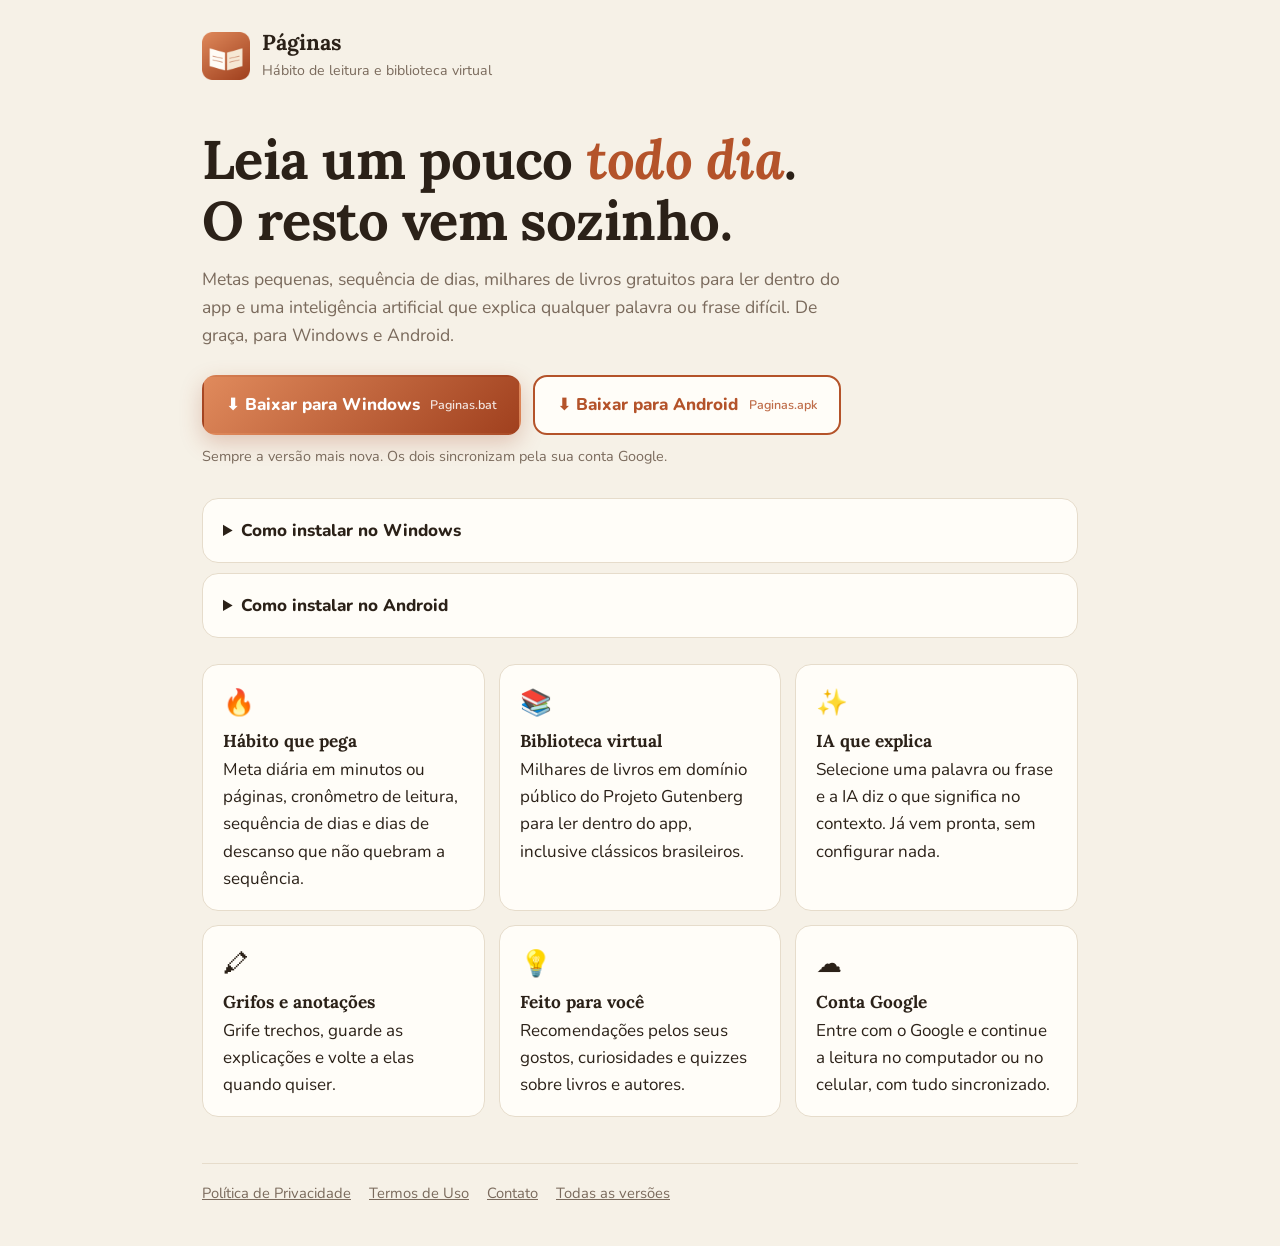
==== docs/index.html @ e3178f03 "Páginas: Windows (.bat), app Android, site de download, IA do Investe.AI e conta Google Co-Authored-" ====
<!doctype html>
<html lang="pt-BR"><head><meta charset="utf-8"><meta name="viewport" content="width=device-width,initial-scale=1">
<title>Páginas: hábito de leitura e biblioteca virtual</title>
<meta name="description" content="Crie o hábito de ler: metas diárias, milhares de livros gratuitos para ler no app e uma IA que explica os trechos difíceis. Para Windows e Android.">
<link rel="icon" href="icone.png">
<link rel="preconnect" href="https://fonts.googleapis.com"><link rel="preconnect" href="https://fonts.gstatic.com" crossorigin>
<link href="https://fonts.googleapis.com/css2?family=Lora:ital,wght@0,700;1,700&family=Nunito:wght@400;600;800&display=swap" rel="stylesheet">
<link rel="stylesheet" href="estilo.css"></head>
<body><main>
<header><img src="icone.png" alt=""><div><b>Páginas</b><small>Hábito de leitura e biblioteca virtual</small></div></header>
<h1>Leia um pouco <em>todo dia</em>.<br>O resto vem sozinho.</h1>
<p class="sub">Metas pequenas, sequência de dias, milhares de livros gratuitos para ler dentro do app e uma inteligência artificial que explica qualquer palavra ou frase difícil. De graça, para Windows e Android.</p>
<div class="bts">
  <a class="btn" id="bWin" href="https://github.com/LimaBat/paginas/releases/latest/download/Paginas.bat">⬇ Baixar para Windows<small>Paginas.bat</small></a>
  <a class="btn" id="bAnd" href="https://github.com/LimaBat/paginas/releases/latest/download/Paginas.apk">⬇ Baixar para Android<small>Paginas.apk</small></a>
</div>
<p class="nota" id="ver">Sempre a versão mais nova. Os dois sincronizam pela sua conta Google.</p>

<details class="card"><summary>Como instalar no Windows</summary>
<ol>
<li>Clique em <b>Baixar para Windows</b>. Se o navegador perguntar, escolha <b>Manter</b>.</li>
<li>Dê dois cliques em <b>Paginas.bat</b>. Se aparecer "O Windows protegeu o computador", clique em <b>Mais informações &gt; Executar assim mesmo</b>.</li>
<li>Pronto: o Páginas abre numa janela própria e cria um atalho na Área de Trabalho e no menu Iniciar. Não precisa instalar mais nada.</li>
</ol></details>
<details class="card"><summary>Como instalar no Android</summary>
<ol>
<li>No celular, toque em <b>Baixar para Android</b> e abra o arquivo <b>Paginas.apk</b> quando o download terminar.</li>
<li>Se aparecer "Por segurança, seu telefone não tem permissão para instalar apps desta fonte", toque em <b>Configurações</b>, ative <b>Permitir desta fonte</b> e volte.</li>
<li>Toque em <b>Instalar</b>. Se o Google Play Protect avisar sobre um app desconhecido, toque em <b>Mais detalhes &gt; Instalar mesmo assim</b>.</li>
</ol>
<p class="nota" style="margin:8px 0 0">Funciona no Android 8 ou mais novo. O app avisa quando sair uma versão nova.</p></details>

<div class="cards">
<div class="card"><span class="e">🔥</span><b>Hábito que pega</b>Meta diária em minutos ou páginas, cronômetro de leitura, sequência de dias e dias de descanso que não quebram a sequência.</div>
<div class="card"><span class="e">📚</span><b>Biblioteca virtual</b>Milhares de livros em domínio público do Projeto Gutenberg para ler dentro do app, inclusive clássicos brasileiros.</div>
<div class="card"><span class="e">✨</span><b>IA que explica</b>Selecione uma palavra ou frase e a IA diz o que significa no contexto. Já vem pronta, sem configurar nada.</div>
<div class="card"><span class="e">🖍</span><b>Grifos e anotações</b>Grife trechos, guarde as explicações e volte a elas quando quiser.</div>
<div class="card"><span class="e">💡</span><b>Feito para você</b>Recomendações pelos seus gostos, curiosidades e quizzes sobre livros e autores.</div>
<div class="card"><span class="e">☁️</span><b>Conta Google</b>Entre com o Google e continue a leitura no computador ou no celular, com tudo sincronizado.</div>
</div>

<footer><a href="privacidade.html">Política de Privacidade</a><a href="termos.html">Termos de Uso</a><a href="https://github.com/LimaBat/paginas/issues">Contato</a><a href="https://github.com/LimaBat/paginas/releases">Todas as versões</a></footer>
</main>
<script>
(function () {
  var ua = navigator.userAgent, and = /Android/i.test(ua);
  document.getElementById(and ? 'bAnd' : 'bWin').classList.add('principal');
  if (and) { var a = document.getElementById('bAnd'); a.parentNode.insertBefore(a, a.parentNode.firstChild); }
  fetch('https://api.github.com/repos/LimaBat/paginas/releases/latest').then(function (r) { return r.ok ? r.json() : null; }).then(function (j) {
    if (j && j.tag_name) document.getElementById('ver').textContent = 'Versão ' + j.tag_name.replace(/^v/i, '') + '. Os dois sincronizam pela sua conta Google.';
  }).catch(function () {});
})();
</script>
</body></html>
---- docs/estilo.css ----
:root{--papel:#f6f1e7;--card:#fffdf8;--tinta:#2b2118;--suave:#7a6a5c;--linha:#e6dccb;--acento:#b4532a;--acento2:#e08a5c}
*{box-sizing:border-box}
body{margin:0;background:var(--papel);color:var(--tinta);font:17px/1.6 Nunito,system-ui,sans-serif}
main{max-width:920px;margin:0 auto;padding:28px 22px 40px}
a{color:var(--acento)}
header{display:flex;align-items:center;gap:12px;margin-bottom:46px}
header img{width:48px;height:48px}
header b{font:700 1.35rem Lora,Georgia,serif;display:block}
header small{color:var(--suave)}
h1{font:700 clamp(2.1rem,5.5vw,3.4rem)/1.12 Lora,Georgia,serif;margin:0 0 14px;letter-spacing:-.01em}
h1 em{font-style:italic;color:var(--acento)}
h2{font:700 1.4rem Lora,Georgia,serif;margin:34px 0 10px}
.sub{color:var(--suave);font-size:1.1rem;max-width:640px;margin:0 0 26px}
.bts{display:flex;flex-wrap:wrap;gap:12px;margin:0 0 10px}
.btn{display:inline-flex;align-items:center;gap:10px;padding:14px 22px;border-radius:14px;font-weight:800;text-decoration:none;color:var(--acento);background:var(--card);border:2px solid var(--acento)}
.btn.principal{color:#fff;border-color:transparent;background:linear-gradient(135deg,var(--acento2),#a0401e);box-shadow:0 8px 22px rgba(160,64,30,.25)}
.btn small{display:block;font-weight:600;font-size:.78rem;opacity:.85}
.nota{color:var(--suave);font-size:.9rem;margin:6px 0 30px}
.cards{display:grid;grid-template-columns:repeat(auto-fit,minmax(250px,1fr));gap:14px;margin:26px 0}
.card{background:var(--card);border:1px solid var(--linha);border-radius:16px;padding:18px 20px}
.card b{display:block;font:700 1.08rem Lora,Georgia,serif;margin-bottom:4px}
.card .e{font-size:1.6rem;display:block;margin-bottom:6px}
details.card summary{cursor:pointer;font-weight:800}
details.card{margin:10px 0}
ol{margin:10px 0 0 20px;padding:0}
footer{margin-top:46px;padding-top:18px;border-top:1px solid var(--linha);display:flex;flex-wrap:wrap;gap:18px;font-size:.92rem}
footer a{color:var(--suave)}
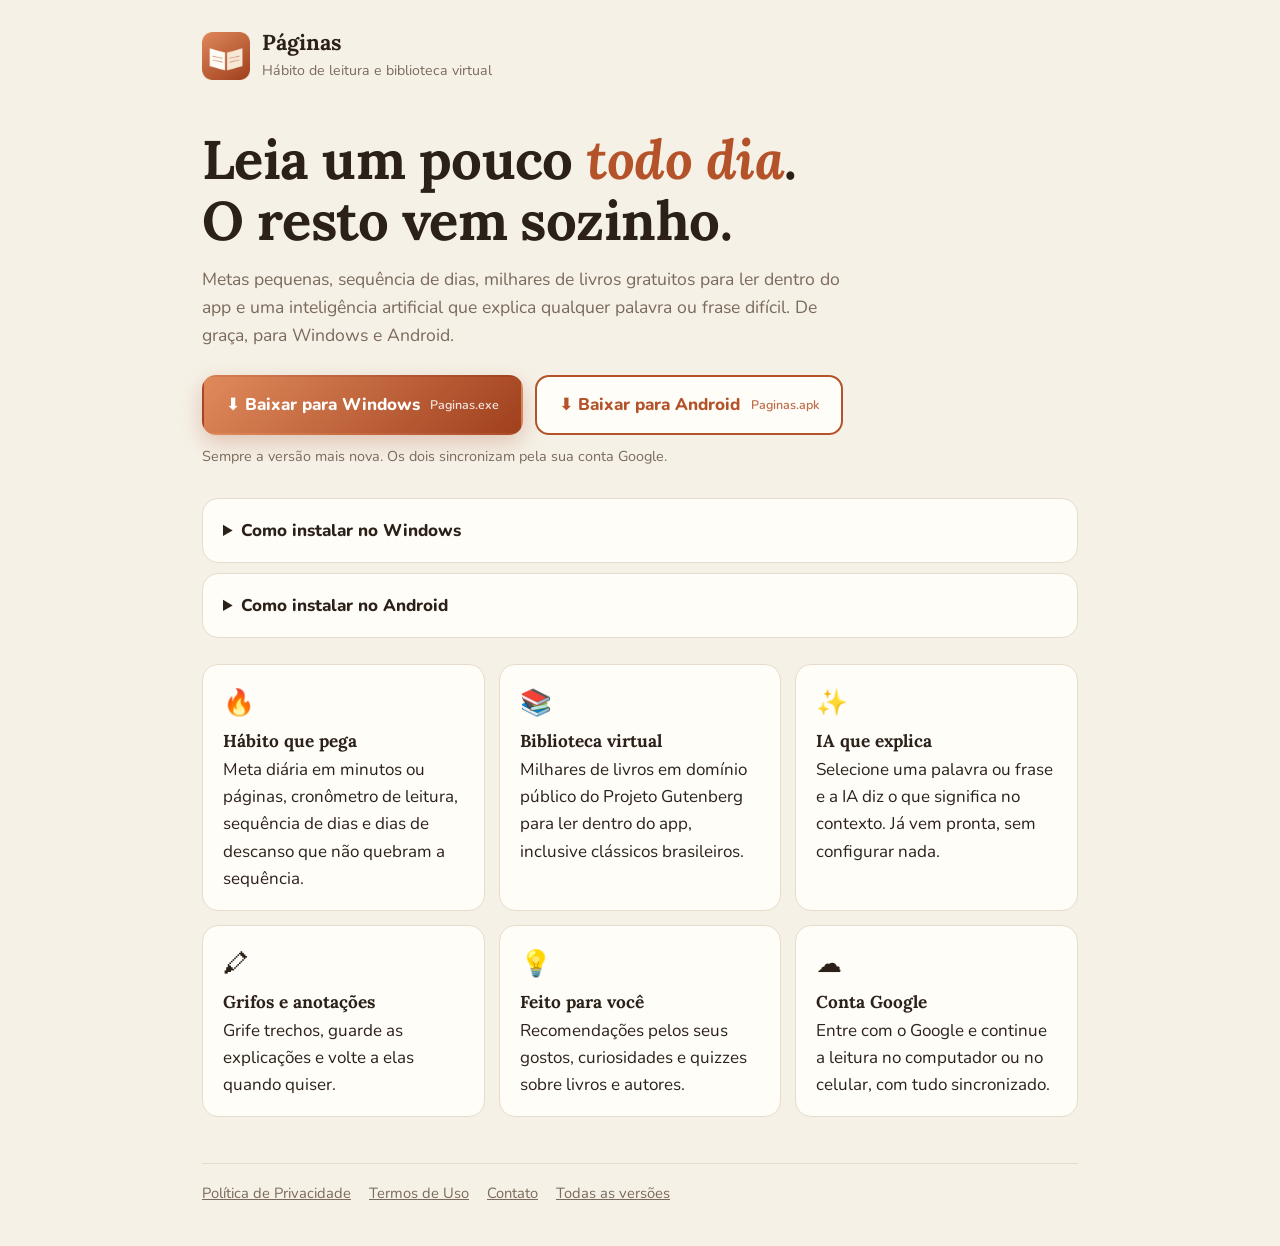
==== commit 300b0b90: "Paginas.exe com o ícone, atalhos refeitos a cada versão e endereço da IA com https:// Co-Authored-By" ====
--- a/docs/index.html
+++ b/docs/index.html
@@ -11,16 +11,16 @@
 <h1>Leia um pouco <em>todo dia</em>.<br>O resto vem sozinho.</h1>
 <p class="sub">Metas pequenas, sequência de dias, milhares de livros gratuitos para ler dentro do app e uma inteligência artificial que explica qualquer palavra ou frase difícil. De graça, para Windows e Android.</p>
 <div class="bts">
-  <a class="btn" id="bWin" href="https://github.com/LimaBat/paginas/releases/latest/download/Paginas.bat">⬇ Baixar para Windows<small>Paginas.bat</small></a>
-  <a class="btn" id="bAnd" href="https://github.com/LimaBat/paginas/releases/latest/download/Paginas.apk">⬇ Baixar para Android<small>Paginas.apk</small></a>
+  <a class="btn" id="bWin" href="https://github.com/LimaBat/Paginas/releases/latest/download/Paginas.exe">⬇ Baixar para Windows<small>Paginas.exe</small></a>
+  <a class="btn" id="bAnd" href="https://github.com/LimaBat/Paginas/releases/latest/download/Paginas.apk">⬇ Baixar para Android<small>Paginas.apk</small></a>
 </div>
 <p class="nota" id="ver">Sempre a versão mais nova. Os dois sincronizam pela sua conta Google.</p>
 
 <details class="card"><summary>Como instalar no Windows</summary>
 <ol>
 <li>Clique em <b>Baixar para Windows</b>. Se o navegador perguntar, escolha <b>Manter</b>.</li>
-<li>Dê dois cliques em <b>Paginas.bat</b>. Se aparecer "O Windows protegeu o computador", clique em <b>Mais informações &gt; Executar assim mesmo</b>.</li>
-<li>Pronto: o Páginas abre numa janela própria e cria um atalho na Área de Trabalho e no menu Iniciar. Não precisa instalar mais nada.</li>
+<li>Dê dois cliques em <b>Paginas.exe</b>. Se aparecer "O Windows protegeu o computador", clique em <b>Mais informações &gt; Executar assim mesmo</b>.</li>
+<li>Pronto: o Páginas abre numa janela própria e cria um atalho com o ícone do Páginas na Área de Trabalho e no menu Iniciar. Não precisa instalar mais nada.</li>
 </ol></details>
 <details class="card"><summary>Como instalar no Android</summary>
 <ol>
@@ -39,14 +39,14 @@
 <div class="card"><span class="e">☁️</span><b>Conta Google</b>Entre com o Google e continue a leitura no computador ou no celular, com tudo sincronizado.</div>
 </div>
 
-<footer><a href="privacidade.html">Política de Privacidade</a><a href="termos.html">Termos de Uso</a><a href="https://github.com/LimaBat/paginas/issues">Contato</a><a href="https://github.com/LimaBat/paginas/releases">Todas as versões</a></footer>
+<footer><a href="privacidade.html">Política de Privacidade</a><a href="termos.html">Termos de Uso</a><a href="https://github.com/LimaBat/Paginas/issues">Contato</a><a href="https://github.com/LimaBat/Paginas/releases">Todas as versões</a></footer>
 </main>
 <script>
 (function () {
   var ua = navigator.userAgent, and = /Android/i.test(ua);
   document.getElementById(and ? 'bAnd' : 'bWin').classList.add('principal');
   if (and) { var a = document.getElementById('bAnd'); a.parentNode.insertBefore(a, a.parentNode.firstChild); }
-  fetch('https://api.github.com/repos/LimaBat/paginas/releases/latest').then(function (r) { return r.ok ? r.json() : null; }).then(function (j) {
+  fetch('https://api.github.com/repos/LimaBat/Paginas/releases/latest').then(function (r) { return r.ok ? r.json() : null; }).then(function (j) {
     if (j && j.tag_name) document.getElementById('ver').textContent = 'Versão ' + j.tag_name.replace(/^v/i, '') + '. Os dois sincronizam pela sua conta Google.';
   }).catch(function () {});
 })();
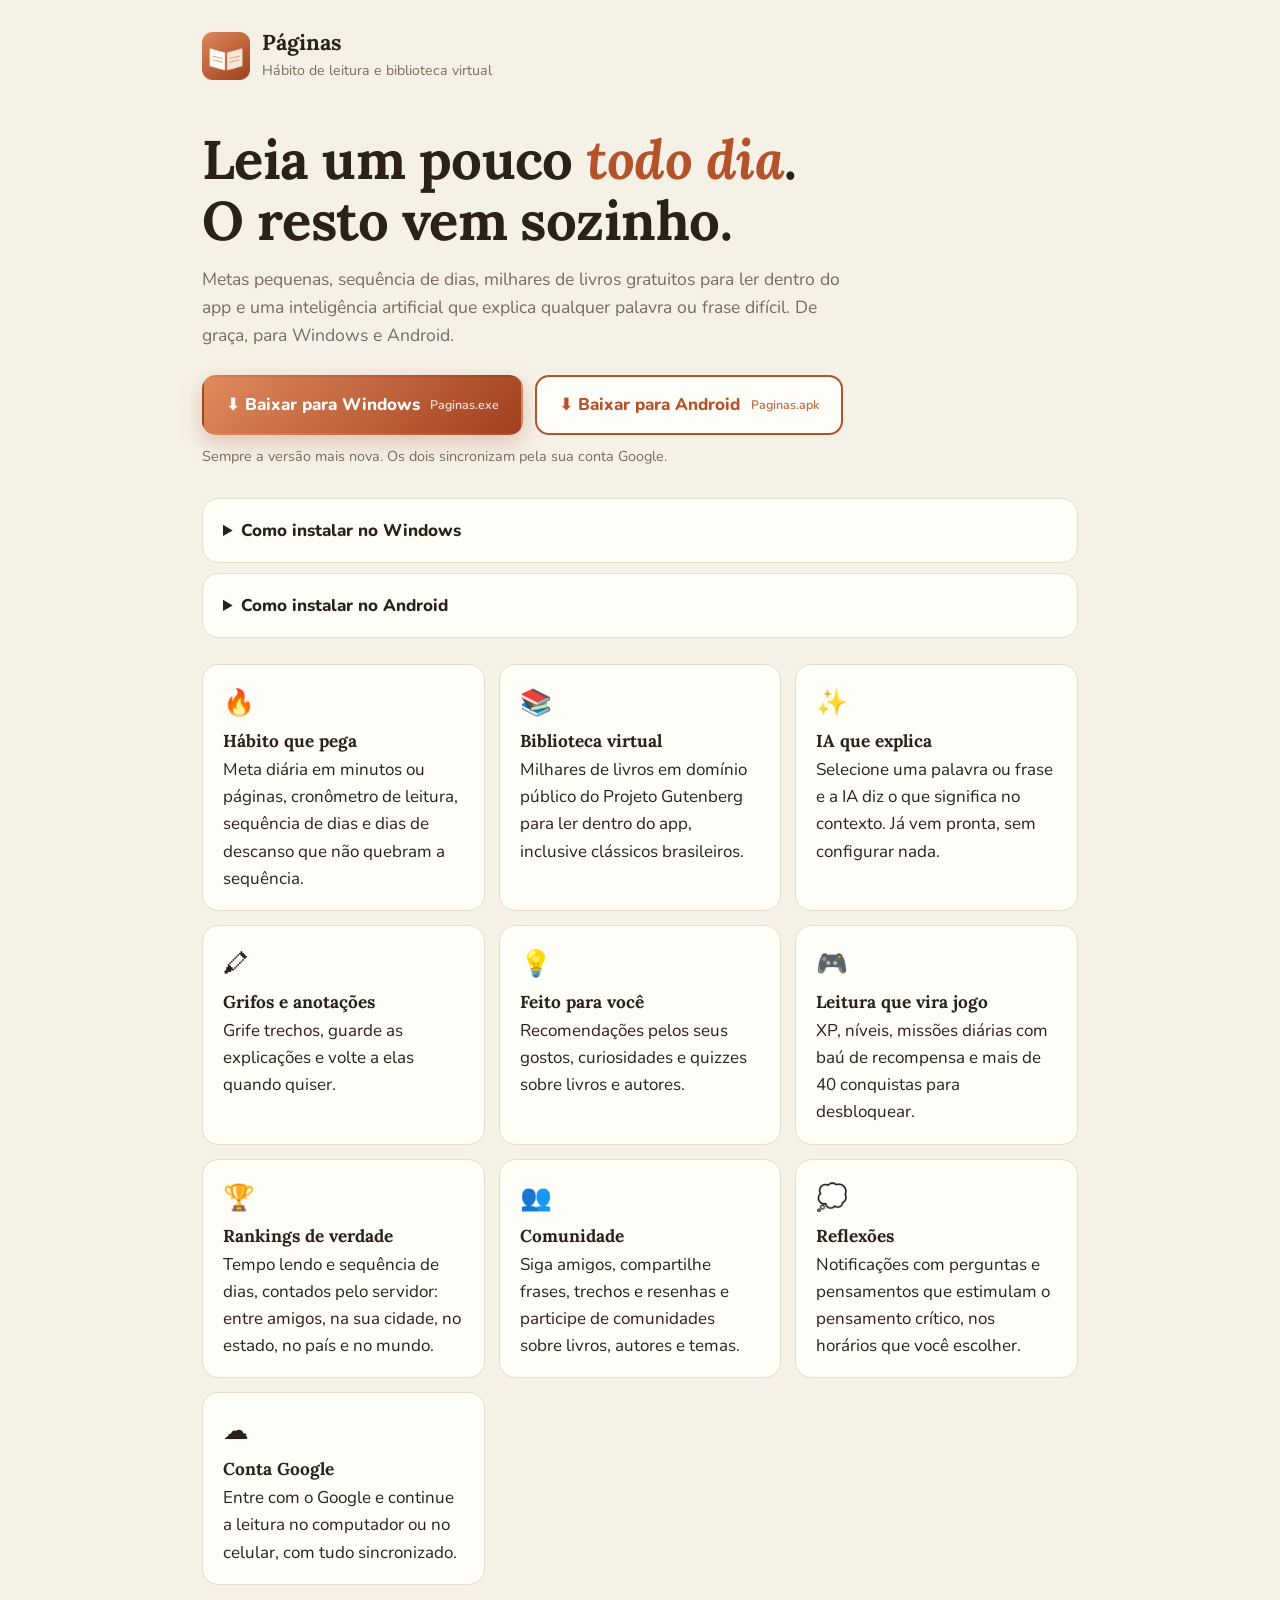
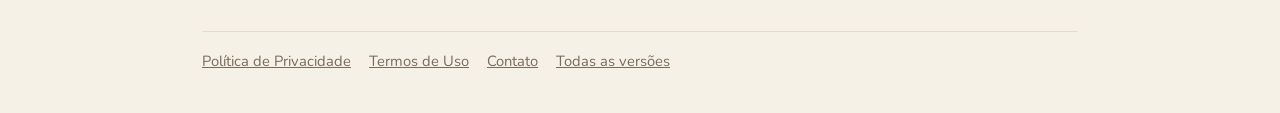
==== commit d6f19024: "Comunidade, rankings, jogo (XP, missões, conquistas), tutorial, tema e reflexões - servidor social (" ====
--- a/docs/index.html
+++ b/docs/index.html
@@ -36,6 +36,10 @@
 <div class="card"><span class="e">✨</span><b>IA que explica</b>Selecione uma palavra ou frase e a IA diz o que significa no contexto. Já vem pronta, sem configurar nada.</div>
 <div class="card"><span class="e">🖍</span><b>Grifos e anotações</b>Grife trechos, guarde as explicações e volte a elas quando quiser.</div>
 <div class="card"><span class="e">💡</span><b>Feito para você</b>Recomendações pelos seus gostos, curiosidades e quizzes sobre livros e autores.</div>
+<div class="card"><span class="e">🎮</span><b>Leitura que vira jogo</b>XP, níveis, missões diárias com baú de recompensa e mais de 40 conquistas para desbloquear.</div>
+<div class="card"><span class="e">🏆</span><b>Rankings de verdade</b>Tempo lendo e sequência de dias, contados pelo servidor: entre amigos, na sua cidade, no estado, no país e no mundo.</div>
+<div class="card"><span class="e">👥</span><b>Comunidade</b>Siga amigos, compartilhe frases, trechos e resenhas e participe de comunidades sobre livros, autores e temas.</div>
+<div class="card"><span class="e">💭</span><b>Reflexões</b>Notificações com perguntas e pensamentos que estimulam o pensamento crítico, nos horários que você escolher.</div>
 <div class="card"><span class="e">☁️</span><b>Conta Google</b>Entre com o Google e continue a leitura no computador ou no celular, com tudo sincronizado.</div>
 </div>
 
